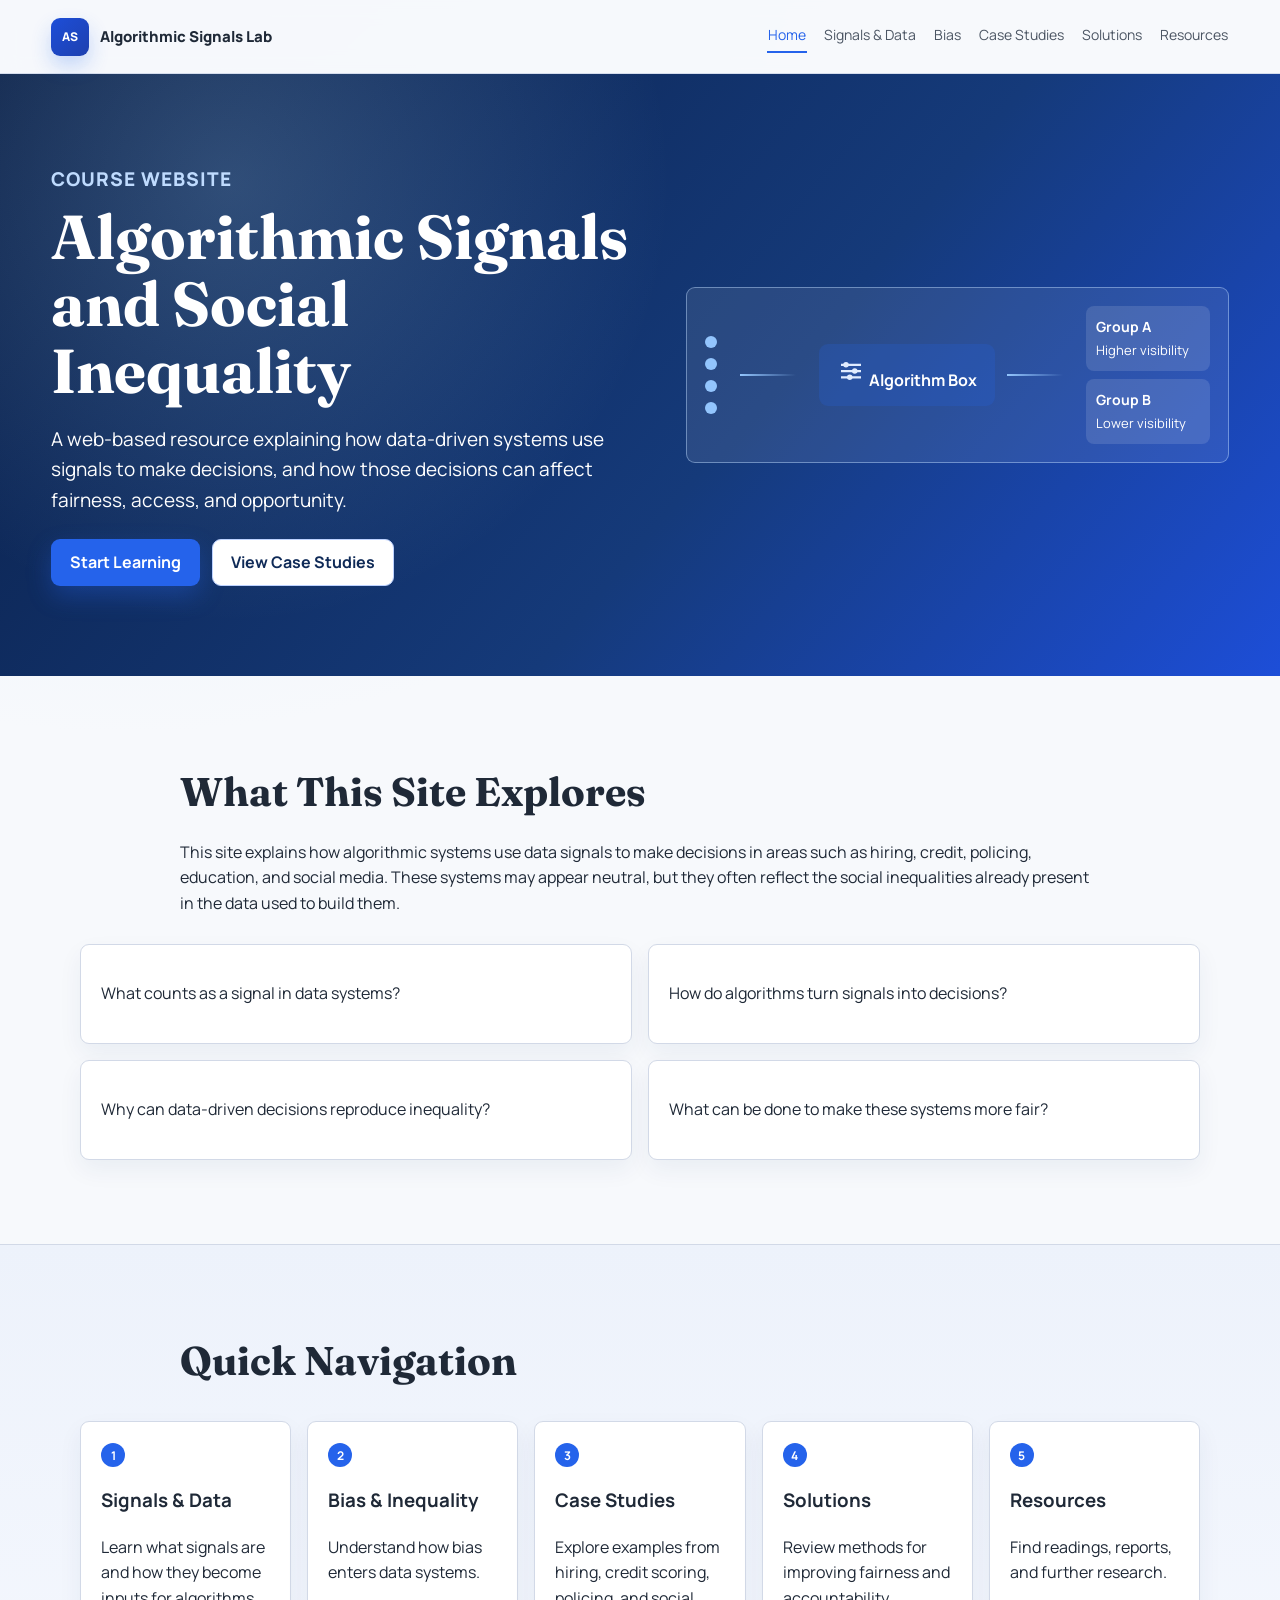
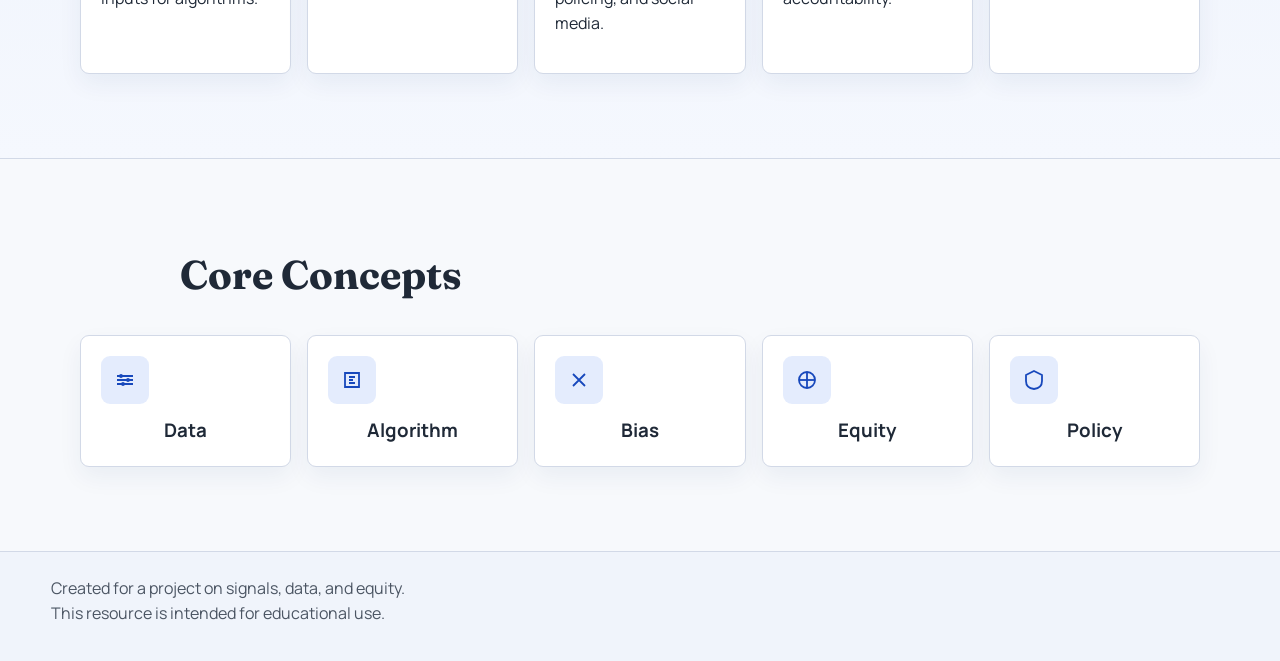
==== index.html @ 30d424cb "Build English multi-page algorithmic equity course website" ====
<!doctype html>
<html lang="en">
  <head>
    <meta charset="utf-8">
    <meta name="viewport" content="width=device-width, initial-scale=1">
    <title>Algorithmic Signals and Social Inequality: How Data Shapes Opportunity in the Digital Age</title>
    <meta
      name="description"
      content="A course resource on social media recommendation systems, signals, data, and equity."
    >
    <link rel="stylesheet" href="styles.css">
  </head>
  <body>
    <header class="site-header">
      <a class="brand" href="index.html" aria-label="Home">
        <span class="brand-mark">AS</span>
        <span class="brand-text">Algorithmic Signals Lab</span>
      </a>

      <button class="nav-toggle" type="button" aria-expanded="false" aria-controls="site-nav">
        <span class="sr-only">Open navigation</span>
        <span></span>
        <span></span>
        <span></span>
      </button>

      <nav id="site-nav" class="site-nav" aria-label="Main navigation">
        <a class="active" href="index.html">Home</a>
        <a href="signals.html">Signals &amp; Data</a>
        <a href="bias.html">Bias</a>
        <a href="case-studies.html">Case Studies</a>
        <a href="solutions.html">Solutions</a>
        <a href="resources.html">Resources</a>
      </nav>
    </header>

    <main>
      <section class="hero hero-home">
        <div class="hero-copy">
          <p class="eyebrow">Course Website</p>
          <h1>Algorithmic Signals and Social Inequality</h1>
          <p>
            A web-based resource explaining how data-driven systems use signals to make decisions, and how those decisions can affect fairness, access, and opportunity.
          </p>
          <div class="hero-actions">
            <a class="button button-primary" href="signals.html">Start Learning</a>
            <a class="button button-secondary" href="case-studies.html">View Case Studies</a>
          </div>
        </div>

        <div class="signal-graphic" aria-label="Data points flowing into an algorithm and generating different outcomes">
          <div class="signal-column">
            <span class="dot"></span>
            <span class="dot"></span>
            <span class="dot"></span>
            <span class="dot"></span>
          </div>
          <div class="flow-line"></div>
          <div class="algorithm-box">
            <svg viewBox="0 0 24 24" aria-hidden="true">
              <path d="M4 7h16M4 12h16M4 17h16"></path>
              <circle cx="8" cy="7" r="1.3"></circle>
              <circle cx="15" cy="12" r="1.3"></circle>
              <circle cx="11" cy="17" r="1.3"></circle>
            </svg>
            <strong>Algorithm Box</strong>
          </div>
          <div class="flow-line"></div>
          <div class="outcomes">
            <article>
              <h3>Group A</h3>
              <p>Higher visibility</p>
            </article>
            <article>
              <h3>Group B</h3>
              <p>Lower visibility</p>
            </article>
          </div>
        </div>
      </section>

      <section class="section">
        <div class="section-head">
          <h2>What This Site Explores</h2>
          <p>
            This site explains how algorithmic systems use data signals to make decisions in areas such as hiring, credit, policing, education, and social media. These systems may appear neutral, but they often reflect the social inequalities already present in the data used to build them.
          </p>
        </div>
        <div class="question-grid">
          <article class="card"><p>What counts as a signal in data systems?</p></article>
          <article class="card"><p>How do algorithms turn signals into decisions?</p></article>
          <article class="card"><p>Why can data-driven decisions reproduce inequality?</p></article>
          <article class="card"><p>What can be done to make these systems more fair?</p></article>
        </div>
      </section>

      <section class="section section-alt">
        <div class="section-head">
          <h2>Quick Navigation</h2>
        </div>
        <div class="quick-nav-grid quick-nav-five">
          <a class="card link-card" href="signals.html">
            <span class="step">1</span>
            <h3>Signals &amp; Data</h3>
            <p>Learn what signals are and how they become inputs for algorithms.</p>
          </a>
          <a class="card link-card" href="bias.html">
            <span class="step">2</span>
            <h3>Bias &amp; Inequality</h3>
            <p>Understand how bias enters data systems.</p>
          </a>
          <a class="card link-card" href="case-studies.html">
            <span class="step">3</span>
            <h3>Case Studies</h3>
            <p>Explore examples from hiring, credit scoring, policing, and social media.</p>
          </a>
          <a class="card link-card" href="solutions.html">
            <span class="step">4</span>
            <h3>Solutions</h3>
            <p>Review methods for improving fairness and accountability.</p>
          </a>
          <a class="card link-card" href="resources.html">
            <span class="step">5</span>
            <h3>Resources</h3>
            <p>Find readings, reports, and further research.</p>
          </a>
        </div>
      </section>

      <section class="section">
        <div class="section-head">
          <h2>Core Concepts</h2>
        </div>
        <div class="concept-icons">
          <article class="card concept-card">
            <div class="icon-wrap">
              <svg viewBox="0 0 24 24" aria-hidden="true">
                <path d="M4 8h16M4 12h16M4 16h16"></path>
                <circle cx="8" cy="8" r="1"></circle>
                <circle cx="15" cy="12" r="1"></circle>
                <circle cx="10" cy="16" r="1"></circle>
              </svg>
            </div>
            <h3>Data</h3>
          </article>
          <article class="card concept-card">
            <div class="icon-wrap">
              <svg viewBox="0 0 24 24" aria-hidden="true">
                <path d="M5 19h14V5H5z"></path>
                <path d="M9 9h6M9 12h4M9 15h6"></path>
              </svg>
            </div>
            <h3>Algorithm</h3>
          </article>
          <article class="card concept-card">
            <div class="icon-wrap">
              <svg viewBox="0 0 24 24" aria-hidden="true">
                <path d="M6 6l12 12M18 6L6 18"></path>
              </svg>
            </div>
            <h3>Bias</h3>
          </article>
          <article class="card concept-card">
            <div class="icon-wrap">
              <svg viewBox="0 0 24 24" aria-hidden="true">
                <path d="M4 12h16"></path>
                <path d="M12 4v16"></path>
                <circle cx="12" cy="12" r="8"></circle>
              </svg>
            </div>
            <h3>Equity</h3>
          </article>
          <article class="card concept-card">
            <div class="icon-wrap">
              <svg viewBox="0 0 24 24" aria-hidden="true">
                <path d="M12 3l8 4v6c0 5-3.5 7.5-8 8-4.5-.5-8-3-8-8V7z"></path>
              </svg>
            </div>
            <h3>Policy</h3>
          </article>
        </div>
      </section>
    </main>

    <footer class="site-footer">
      <p>Created for a project on signals, data, and equity.</p>
      <p>This resource is intended for educational use.</p>
    </footer>

    <script src="script.js"></script>
  </body>
</html>
---- styles.css ----
@import url("https://fonts.googleapis.com/css2?family=Manrope:wght@400;600;700;800&family=Fraunces:opsz,wght@9..144,600;9..144,700&display=swap");

:root {
  --bg: #f7f9fc;
  --text: #1f2937;
  --muted: #4b5563;
  --accent: #2563eb;
  --accent-deep: #1e40af;
  --warning: #f97316;
  --card-soft: #e5e7eb;
  --white: #ffffff;
  --line: #d2d9e7;
  --hero-dark: #0a1f47;
  --hero-mid: #153a7a;
  --hero-light: #1d4ed8;
}

* {
  box-sizing: border-box;
}

html {
  scroll-behavior: smooth;
}

body {
  margin: 0;
  background: radial-gradient(circle at 10% -10%, #dbeafe, transparent 35%), var(--bg);
  color: var(--text);
  font-family: Manrope, "Segoe UI", "Helvetica Neue", sans-serif;
  line-height: 1.6;
}

a {
  color: inherit;
  text-decoration: none;
}

h1,
h2,
h3,
p {
  overflow-wrap: anywhere;
}

.sr-only {
  position: absolute;
  width: 1px;
  height: 1px;
  padding: 0;
  margin: -1px;
  overflow: hidden;
  clip: rect(0, 0, 0, 0);
  white-space: nowrap;
  border: 0;
}

.site-header {
  position: sticky;
  top: 0;
  z-index: 100;
  display: flex;
  align-items: center;
  justify-content: space-between;
  min-height: 74px;
  padding: 0 4vw;
  border-bottom: 1px solid rgba(209, 218, 235, 0.9);
  backdrop-filter: blur(10px);
  background: rgba(247, 249, 252, 0.94);
}

.brand {
  display: inline-flex;
  align-items: center;
  gap: 11px;
  flex: 0 1 auto;
}

.brand-mark {
  display: grid;
  place-items: center;
  width: 38px;
  height: 38px;
  border-radius: 9px;
  color: var(--white);
  font-weight: 800;
  font-size: 12px;
  background: linear-gradient(135deg, var(--hero-light), var(--accent-deep));
  box-shadow: 0 10px 20px rgba(37, 99, 235, 0.24);
}

.brand-text {
  font-size: 15px;
  font-weight: 800;
}

.site-nav {
  display: flex;
  align-items: center;
  gap: 16px;
  font-size: 14px;
  flex-wrap: wrap;
  justify-content: flex-end;
}

.site-nav a {
  padding: 4px 1px;
  border-bottom: 2px solid transparent;
  color: var(--muted);
  transition: color 140ms ease, border-color 140ms ease;
}

.site-nav a:hover {
  color: var(--accent);
}

.site-nav a.active {
  color: var(--accent);
  border-color: var(--accent);
}

.nav-toggle {
  display: none;
  width: 44px;
  height: 44px;
  border: 1px solid var(--line);
  border-radius: 9px;
  background: var(--white);
}

.nav-toggle span:not(.sr-only) {
  display: block;
  width: 18px;
  height: 2px;
  margin: 4px auto;
  background: var(--text);
}

.hero {
  padding: clamp(42px, 7vw, 92px) 4vw;
}

.hero-home {
  display: grid;
  grid-template-columns: minmax(0, 1.05fr) minmax(320px, 0.95fr);
  gap: clamp(18px, 4vw, 34px);
  align-items: center;
  color: var(--white);
  background:
    radial-gradient(circle at 18% 18%, rgba(186, 230, 253, 0.2), transparent 38%),
    linear-gradient(130deg, var(--hero-dark), var(--hero-mid) 58%, var(--hero-light));
}

.hero-inner {
  color: var(--white);
  background:
    linear-gradient(130deg, #102c5a, #1d4f96),
    repeating-linear-gradient(45deg, rgba(255, 255, 255, 0.02) 0 8px, rgba(255, 255, 255, 0.03) 8px 16px);
}

.eyebrow {
  margin: 0 0 10px;
  color: #bfdbfe;
  letter-spacing: 0.05em;
  text-transform: uppercase;
  font-size: 12px;
  font-weight: 800;
}

.hero-copy h1 {
  margin: 0;
  font-family: Fraunces, Georgia, serif;
  font-size: clamp(34px, 5vw, 62px);
  line-height: 1.08;
}

.hero-copy p {
  max-width: 64ch;
  font-size: clamp(15px, 1.7vw, 19px);
}

.hero-actions {
  display: flex;
  flex-wrap: wrap;
  gap: 12px;
  margin-top: 24px;
}

.button {
  display: inline-flex;
  align-items: center;
  justify-content: center;
  min-height: 47px;
  padding: 0 18px;
  border-radius: 9px;
  border: 1px solid transparent;
  font-weight: 700;
  cursor: pointer;
  transition: transform 160ms ease, box-shadow 180ms ease, background-color 180ms ease;
}

.button:hover {
  transform: translateY(-2px);
}

.button-primary {
  color: var(--white);
  background: var(--accent);
  box-shadow: 0 10px 24px rgba(37, 99, 235, 0.32);
}

.button-primary:hover {
  background: #1f56d0;
}

.button-secondary {
  color: #0f2a57;
  background: var(--white);
  border-color: #bdd2ff;
}

.button-secondary.active-mode {
  color: var(--white);
  background: #1948b8;
  border-color: #1948b8;
}

.section {
  padding: clamp(46px, 7vw, 84px) 4vw;
}

.section-alt {
  border-top: 1px solid var(--line);
  border-bottom: 1px solid var(--line);
  background: linear-gradient(180deg, #edf2fb, #f5f8fe);
}

.section-head {
  max-width: 920px;
  margin: 0 auto 28px;
}

.section-head h2 {
  margin: 0 0 12px;
  font-family: Fraunces, Georgia, serif;
  font-size: clamp(25px, 3.5vw, 40px);
}

.question-grid,
.quick-nav-grid,
.signal-card-grid,
.bias-grid,
.concept-icons {
  display: grid;
  gap: 16px;
  max-width: 1120px;
  margin: 0 auto;
}

.question-grid {
  grid-template-columns: repeat(2, minmax(0, 1fr));
}

.quick-nav-grid {
  grid-template-columns: repeat(3, minmax(0, 1fr));
}

.quick-nav-five {
  grid-template-columns: repeat(5, minmax(0, 1fr));
}

.signal-card-grid {
  grid-template-columns: repeat(3, minmax(0, 1fr));
}

.bias-grid {
  grid-template-columns: repeat(2, minmax(0, 1fr));
}

.concept-icons {
  grid-template-columns: repeat(5, minmax(0, 1fr));
}

.card {
  padding: 20px;
  border-radius: 9px;
  border: 1px solid var(--line);
  background: var(--white);
  box-shadow: 0 10px 24px rgba(12, 43, 97, 0.06);
}

.link-card {
  display: block;
  transition: transform 180ms ease, border-color 180ms ease, box-shadow 180ms ease;
}

.link-card:hover {
  transform: translateY(-4px);
  border-color: #a7c1ff;
  box-shadow: 0 16px 26px rgba(15, 44, 99, 0.1);
}

.step {
  display: inline-grid;
  place-items: center;
  width: 24px;
  height: 24px;
  border-radius: 999px;
  background: var(--accent);
  color: var(--white);
  font-size: 12px;
  font-weight: 700;
}

.signal-graphic {
  display: grid;
  grid-template-columns: auto auto auto auto auto;
  gap: 12px;
  align-items: center;
  padding: 18px;
  border-radius: 9px;
  background: rgba(255, 255, 255, 0.09);
  border: 1px solid rgba(191, 219, 254, 0.45);
}

.signal-column {
  display: grid;
  gap: 10px;
}

.dot {
  width: 12px;
  height: 12px;
  border-radius: 50%;
  background: #93c5fd;
  animation: pulse 2s infinite ease-in-out;
}

.dot:nth-child(2) {
  animation-delay: 0.2s;
}

.dot:nth-child(3) {
  animation-delay: 0.4s;
}

.dot:nth-child(4) {
  animation-delay: 0.6s;
}

.flow-line {
  width: 56px;
  height: 2px;
  background: linear-gradient(to right, #93c5fd, transparent);
}

.algorithm-box {
  padding: 12px;
  border-radius: 9px;
  background: rgba(37, 99, 235, 0.2);
  text-align: center;
}

.algorithm-box svg {
  width: 30px;
  height: 30px;
  fill: none;
  stroke: #e0ecff;
  stroke-width: 1.8;
}

.outcomes {
  display: grid;
  gap: 8px;
}

.outcomes article {
  padding: 10px;
  border-radius: 8px;
  background: rgba(255, 255, 255, 0.12);
}

.outcomes h3 {
  margin: 0 0 2px;
  font-size: 14px;
}

.outcomes p {
  margin: 0;
  font-size: 13px;
}

.icon-wrap {
  width: 48px;
  height: 48px;
  display: grid;
  place-items: center;
  border-radius: 9px;
  background: rgba(37, 99, 235, 0.12);
}

.icon-wrap svg {
  width: 24px;
  height: 24px;
  fill: none;
  stroke: #1748bc;
  stroke-width: 1.8;
}

.concept-card {
  text-align: center;
}

.concept-card h3 {
  margin: 12px 0 0;
}

.signal-card h3 {
  margin: 0 0 8px;
  font-size: 18px;
}

.signal-card p {
  margin: 8px 0;
}

.narrative {
  max-width: 920px;
  margin: 0 auto;
}

.narrative p {
  margin: 0 0 12px;
}

.small-note {
  color: var(--muted);
  font-size: 14px;
}

.case-stack {
  max-width: 980px;
  margin: 0 auto;
  display: grid;
  gap: 12px;
}

.case-box {
  border: 1px solid var(--line);
  border-radius: 9px;
  background: var(--white);
  overflow: hidden;
}

.case-box summary {
  cursor: pointer;
  list-style: none;
  padding: 16px;
  font-weight: 800;
  background: #f1f6ff;
}

.case-box summary::-webkit-details-marker {
  display: none;
}

.case-content {
  padding: 16px;
}

.timeline-list {
  max-width: 920px;
  margin: 0 auto;
  display: grid;
  gap: 16px;
}

.timeline-item {
  position: relative;
  padding: 18px 20px 18px 28px;
  border-radius: 9px;
  border: 1px solid var(--line);
  background: var(--white);
}

.timeline-item::before {
  content: "";
  position: absolute;
  left: 0;
  top: 0;
  bottom: 0;
  width: 6px;
  border-top-left-radius: 9px;
  border-bottom-left-radius: 9px;
  background: linear-gradient(var(--accent), #60a5fa);
}

.timeline-item h3 {
  margin: 0 0 8px;
}

.timeline-item ul {
  margin: 0;
  padding-left: 18px;
}

.flow-checklist {
  max-width: 580px;
  margin: 0 auto;
  display: grid;
  justify-items: center;
  gap: 9px;
  text-align: center;
}

.flow-checklist div {
  width: 100%;
  padding: 12px;
  border-radius: 9px;
  border: 1px solid #bed0f7;
  background: var(--white);
  font-weight: 800;
}

.flow-checklist span {
  color: var(--warning);
  font-size: 23px;
  line-height: 1;
}

.table-wrap {
  max-width: 100%;
  overflow-x: auto;
  border: 1px solid var(--line);
  border-radius: 9px;
  background: var(--white);
}

table {
  width: 100%;
  min-width: 640px;
  border-collapse: collapse;
}

th,
td {
  padding: 12px;
  border-bottom: 1px solid #e7edf9;
  text-align: left;
}

th {
  background: #f3f7ff;
}

.interactive-panel {
  margin-top: 16px;
  padding: 18px;
  border: 1px solid var(--line);
  border-radius: 9px;
  background: var(--white);
}

.score-output {
  margin: 12px 0;
  color: #1844b1;
  font-weight: 800;
}

.reflection {
  margin-top: 12px;
}

.lab-grid {
  max-width: 1120px;
  margin: 0 auto;
  display: grid;
  grid-template-columns: minmax(280px, 0.82fr) minmax(460px, 1.18fr);
  gap: 16px;
}

.range-label {
  display: flex;
  justify-content: space-between;
  margin-top: 10px;
  font-weight: 800;
}

input[type="range"] {
  width: 100%;
}

.mode-row {
  margin-top: 14px;
  display: flex;
  flex-wrap: wrap;
  gap: 8px;
}

.resource-list {
  max-width: 980px;
  margin: 0 auto;
  display: grid;
  gap: 14px;
}

.resource-card {
  display: grid;
  gap: 8px;
}

.resource-card a {
  width: fit-content;
  color: #1b4ec7;
  font-weight: 700;
}

.site-footer {
  padding: 24px 4vw 34px;
  border-top: 1px solid var(--line);
  color: var(--muted);
  background: #f0f4fb;
}

.site-footer p {
  margin: 0;
}

@keyframes pulse {
  0%,
  100% {
    opacity: 0.45;
    transform: scale(0.9);
  }
  50% {
    opacity: 1;
    transform: scale(1.08);
  }
}

@media (max-width: 1100px) {
  .quick-nav-five {
    grid-template-columns: repeat(3, minmax(0, 1fr));
  }

  .concept-icons {
    grid-template-columns: repeat(3, minmax(0, 1fr));
  }
}

@media (max-width: 920px) {
  .hero-home {
    grid-template-columns: 1fr;
  }

  .question-grid,
  .quick-nav-grid,
  .signal-card-grid,
  .bias-grid,
  .concept-icons {
    grid-template-columns: repeat(2, minmax(0, 1fr));
  }

  .lab-grid {
    grid-template-columns: 1fr;
  }
}

@media (max-width: 860px) {
  .nav-toggle {
    display: block;
  }

  .site-nav {
    position: absolute;
    top: 74px;
    left: 4vw;
    right: 4vw;
    display: none;
    flex-direction: column;
    align-items: flex-start;
    padding: 14px;
    background: var(--white);
    border: 1px solid var(--line);
    border-radius: 9px;
    box-shadow: 0 18px 28px rgba(17, 40, 83, 0.12);
  }

  .site-nav.is-open {
    display: flex;
  }
}

@media (max-width: 640px) {
  .question-grid,
  .quick-nav-grid,
  .signal-card-grid,
  .bias-grid,
  .concept-icons {
    grid-template-columns: 1fr;
  }

  .quick-nav-five {
    grid-template-columns: 1fr;
  }

  .signal-graphic {
    grid-template-columns: 1fr;
    justify-items: center;
    text-align: center;
  }

  .flow-line {
    width: 2px;
    height: 30px;
    background: linear-gradient(to bottom, #93c5fd, transparent);
  }
}
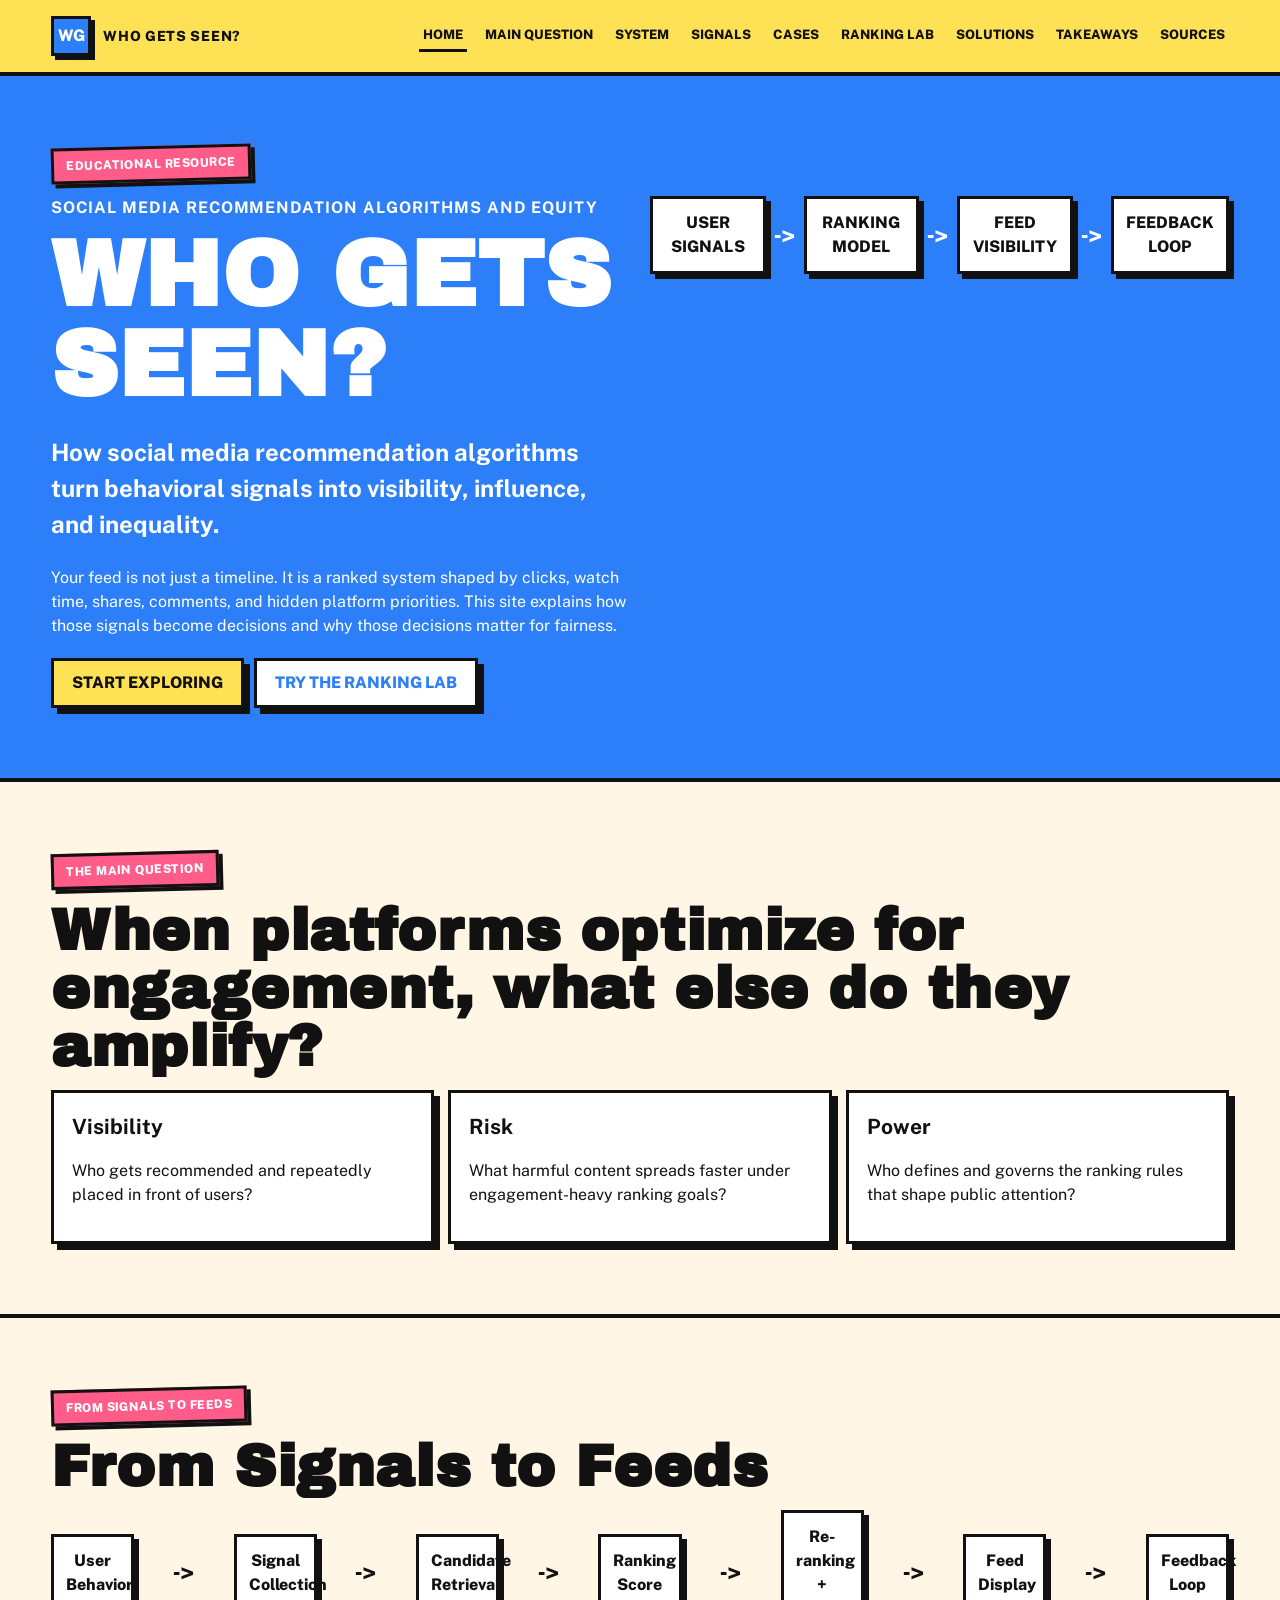
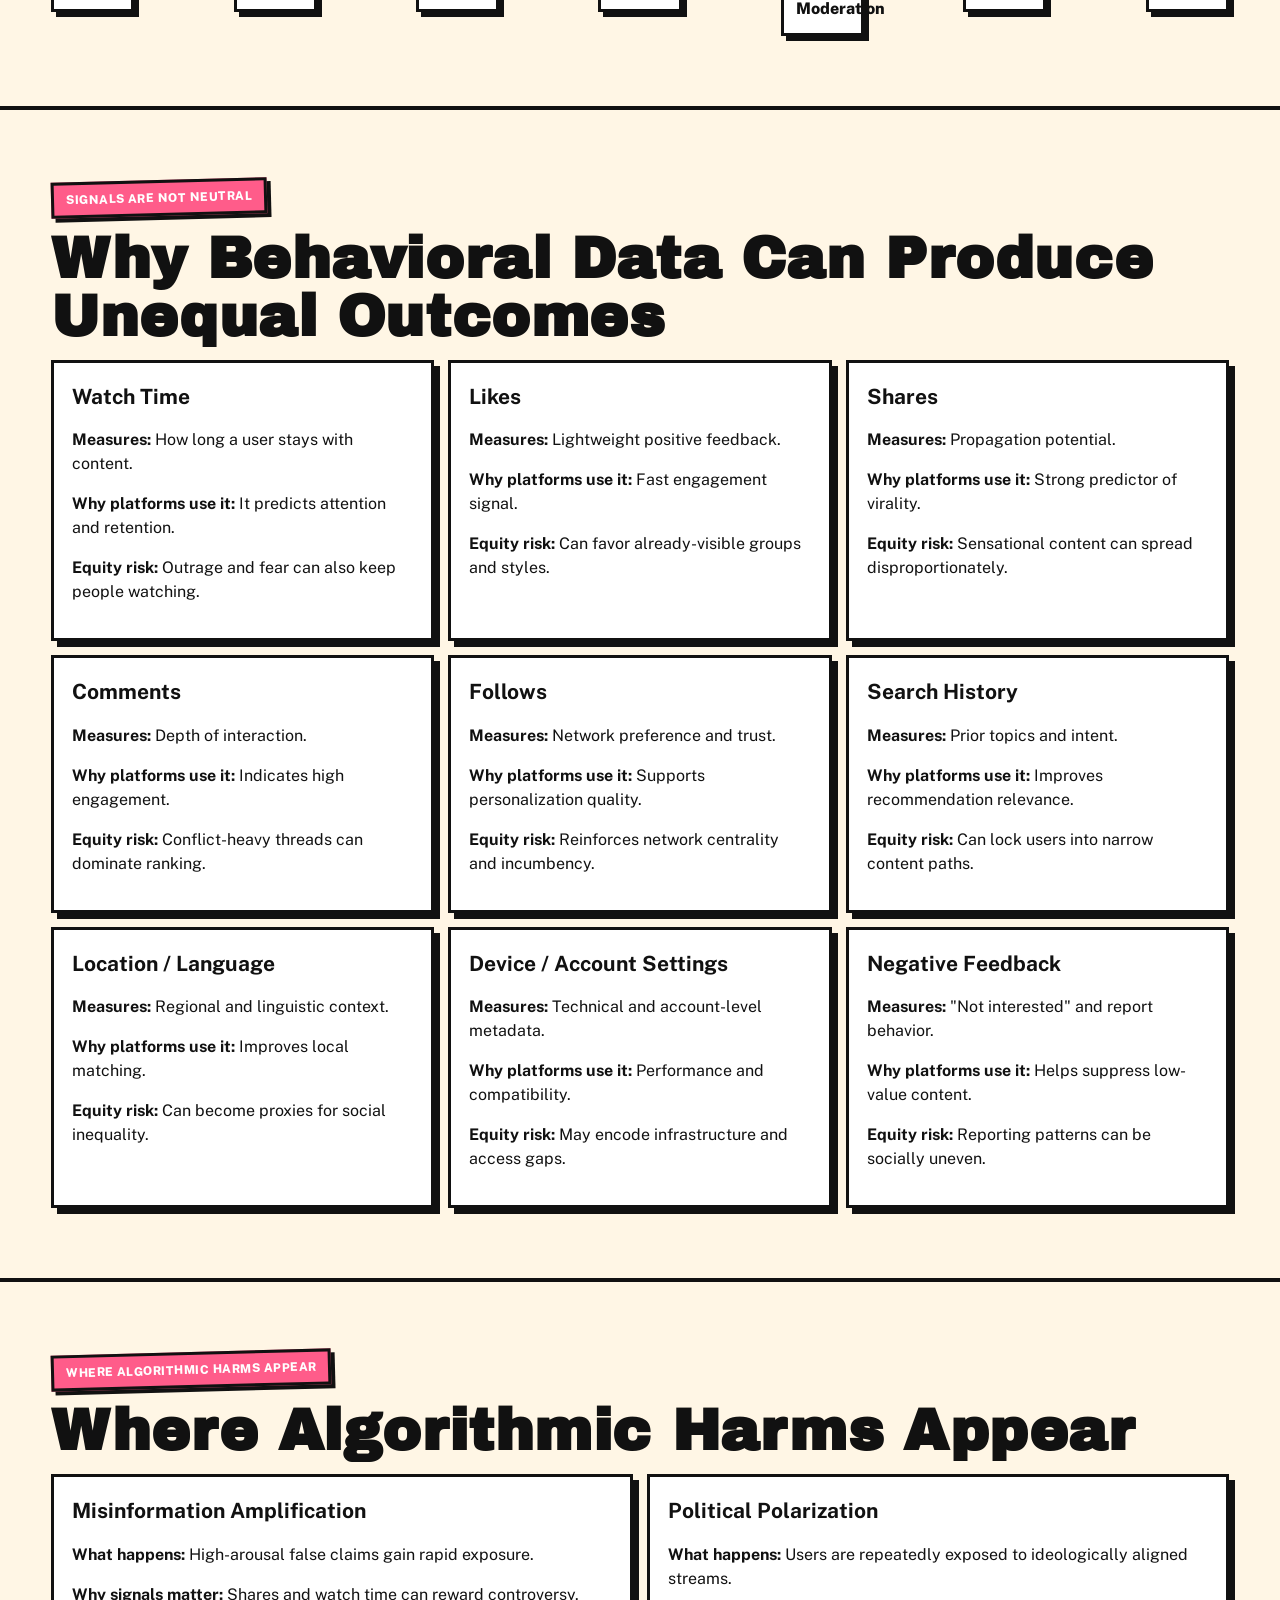
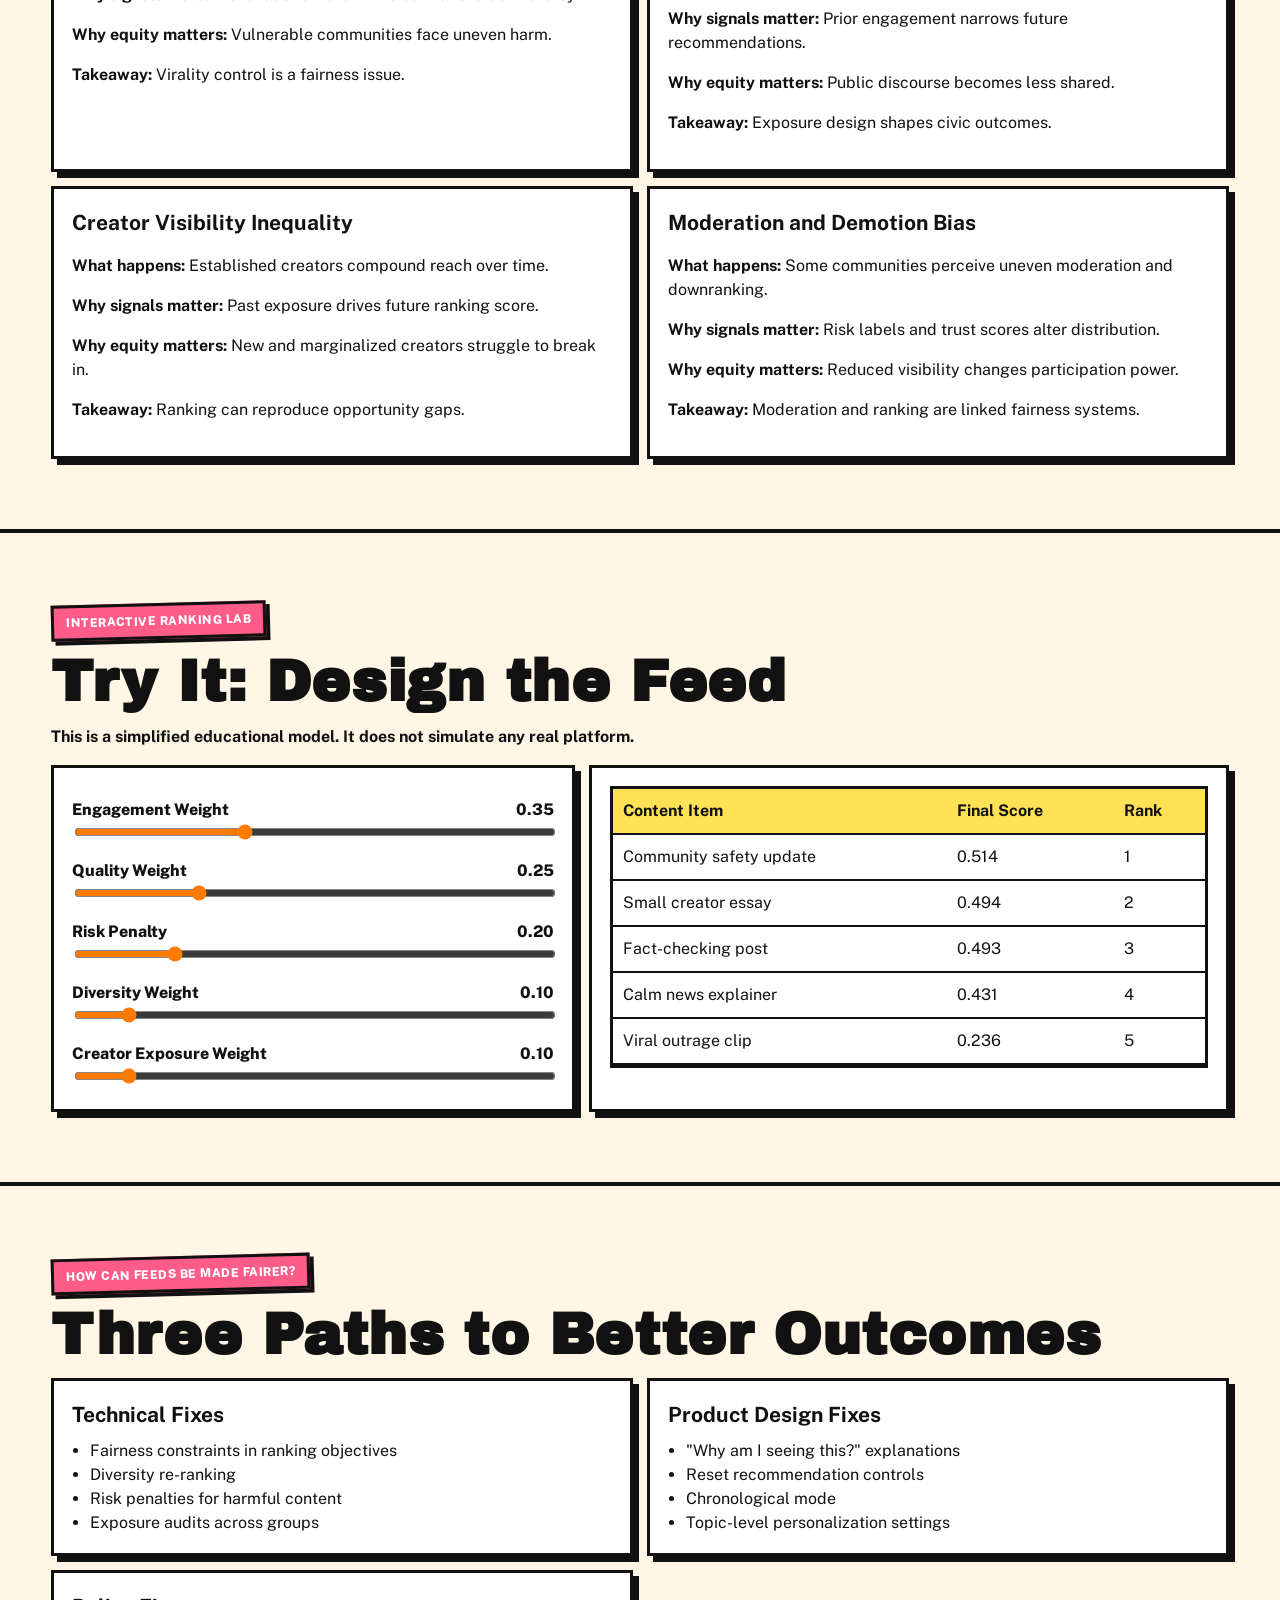
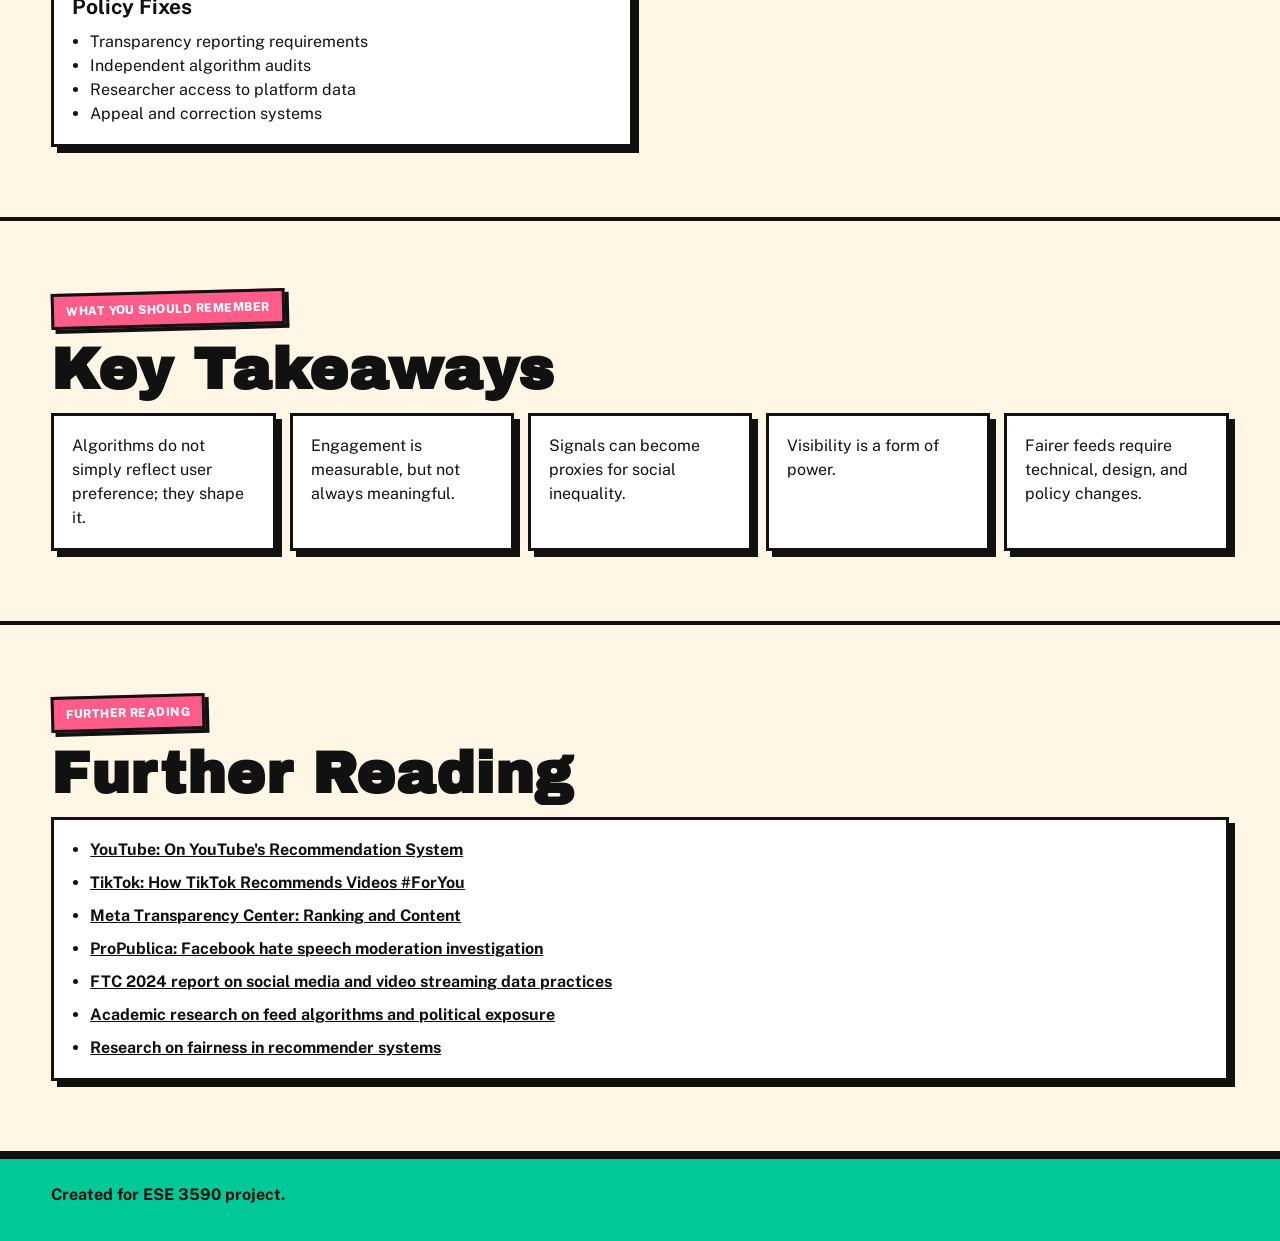
==== commit 2cb98ca2: "Redesign site in neo-brutalism and update footer text" ====
--- a/index.html
+++ b/index.html
@@ -3,18 +3,20 @@
   <head>
     <meta charset="utf-8">
     <meta name="viewport" content="width=device-width, initial-scale=1">
-    <title>Algorithmic Signals and Social Inequality: How Data Shapes Opportunity in the Digital Age</title>
+    <title>Who Gets Seen? | Social Media Algorithms, Visibility, and Equity</title>
     <meta
       name="description"
-      content="A course resource on social media recommendation systems, signals, data, and equity."
+      content="Educational website about how social media recommendation algorithms shape visibility, fairness, and public discourse."
     >
     <link rel="stylesheet" href="styles.css">
   </head>
-  <body>
+  <body id="home">
+    <a class="skip-link" href="#main-content">Skip to main content</a>
+
     <header class="site-header">
-      <a class="brand" href="index.html" aria-label="Home">
-        <span class="brand-mark">AS</span>
-        <span class="brand-text">Algorithmic Signals Lab</span>
+      <a class="brand" href="#home" aria-label="Back to top">
+        <span class="brand-mark">WG</span>
+        <span class="brand-text">WHO GETS SEEN?</span>
       </a>
 
       <button class="nav-toggle" type="button" aria-expanded="false" aria-controls="site-nav">
@@ -25,166 +27,291 @@
       </button>
 
       <nav id="site-nav" class="site-nav" aria-label="Main navigation">
-        <a class="active" href="index.html">Home</a>
-        <a href="signals.html">Signals &amp; Data</a>
-        <a href="bias.html">Bias</a>
-        <a href="case-studies.html">Case Studies</a>
-        <a href="solutions.html">Solutions</a>
-        <a href="resources.html">Resources</a>
+        <a class="active" href="#home">Home</a>
+        <a href="#question">Main Question</a>
+        <a href="#system">System</a>
+        <a href="#signals">Signals</a>
+        <a href="#cases">Cases</a>
+        <a href="#lab">Ranking Lab</a>
+        <a href="#solutions">Solutions</a>
+        <a href="#takeaways">Takeaways</a>
+        <a href="#sources">Sources</a>
       </nav>
     </header>
 
-    <main>
-      <section class="hero hero-home">
-        <div class="hero-copy">
-          <p class="eyebrow">Course Website</p>
-          <h1>Algorithmic Signals and Social Inequality</h1>
-          <p>
-            A web-based resource explaining how data-driven systems use signals to make decisions, and how those decisions can affect fairness, access, and opportunity.
-          </p>
-          <div class="hero-actions">
-            <a class="button button-primary" href="signals.html">Start Learning</a>
-            <a class="button button-secondary" href="case-studies.html">View Case Studies</a>
+    <main id="main-content">
+      <section class="hero section-shell">
+        <span class="sticker">Educational Resource</span>
+        <div class="hero-grid">
+          <div class="hero-copy">
+            <p class="kicker">Social Media Recommendation Algorithms and Equity</p>
+            <h1>WHO GETS SEEN?</h1>
+            <p class="subtitle">
+              How social media recommendation algorithms turn behavioral signals into visibility, influence, and inequality.
+            </p>
+            <p>
+              Your feed is not just a timeline. It is a ranked system shaped by clicks, watch time, shares, comments, and hidden platform priorities. This site explains how those signals become decisions and why those decisions matter for fairness.
+            </p>
+            <div class="hero-actions">
+              <a class="neo-button neo-button-yellow" href="#question">Start Exploring</a>
+              <a class="neo-button neo-button-blue" href="#lab">Try the Ranking Lab</a>
+            </div>
           </div>
-        </div>
-
-        <div class="signal-graphic" aria-label="Data points flowing into an algorithm and generating different outcomes">
-          <div class="signal-column">
-            <span class="dot"></span>
-            <span class="dot"></span>
-            <span class="dot"></span>
-            <span class="dot"></span>
+
+          <div class="machine-diagram" role="img" aria-label="User Signals to Ranking Model to Feed Visibility to Feedback Loop">
+            <div class="machine-node">USER SIGNALS</div>
+            <div class="machine-arrow">-&gt;</div>
+            <div class="machine-node">RANKING MODEL</div>
+            <div class="machine-arrow">-&gt;</div>
+            <div class="machine-node">FEED VISIBILITY</div>
+            <div class="machine-arrow">-&gt;</div>
+            <div class="machine-node">FEEDBACK LOOP</div>
           </div>
-          <div class="flow-line"></div>
-          <div class="algorithm-box">
-            <svg viewBox="0 0 24 24" aria-hidden="true">
-              <path d="M4 7h16M4 12h16M4 17h16"></path>
-              <circle cx="8" cy="7" r="1.3"></circle>
-              <circle cx="15" cy="12" r="1.3"></circle>
-              <circle cx="11" cy="17" r="1.3"></circle>
-            </svg>
-            <strong>Algorithm Box</strong>
+        </div>
+      </section>
+
+      <section id="question" class="section-shell section-block">
+        <span class="sticker">The Main Question</span>
+        <h2>When platforms optimize for engagement, what else do they amplify?</h2>
+        <div class="question-grid">
+          <article class="neo-card">
+            <h3>Visibility</h3>
+            <p>Who gets recommended and repeatedly placed in front of users?</p>
+          </article>
+          <article class="neo-card">
+            <h3>Risk</h3>
+            <p>What harmful content spreads faster under engagement-heavy ranking goals?</p>
+          </article>
+          <article class="neo-card">
+            <h3>Power</h3>
+            <p>Who defines and governs the ranking rules that shape public attention?</p>
+          </article>
+        </div>
+      </section>
+
+      <section id="system" class="section-shell section-block">
+        <span class="sticker">From Signals to Feeds</span>
+        <h2>From Signals to Feeds</h2>
+        <div class="pipeline">
+          <div class="pipeline-node">User Behavior</div>
+          <div class="pipeline-arrow">-&gt;</div>
+          <div class="pipeline-node">Signal Collection</div>
+          <div class="pipeline-arrow">-&gt;</div>
+          <div class="pipeline-node">Candidate Retrieval</div>
+          <div class="pipeline-arrow">-&gt;</div>
+          <div class="pipeline-node">Ranking Score</div>
+          <div class="pipeline-arrow">-&gt;</div>
+          <div class="pipeline-node">Re-ranking + Moderation</div>
+          <div class="pipeline-arrow">-&gt;</div>
+          <div class="pipeline-node">Feed Display</div>
+          <div class="pipeline-arrow">-&gt;</div>
+          <div class="pipeline-node">Feedback Loop</div>
+        </div>
+      </section>
+
+      <section id="signals" class="section-shell section-block">
+        <span class="sticker">Signals Are Not Neutral</span>
+        <h2>Why Behavioral Data Can Produce Unequal Outcomes</h2>
+        <div class="signals-grid">
+          <article class="neo-card">
+            <h3>Watch Time</h3>
+            <p><strong>Measures:</strong> How long a user stays with content.</p>
+            <p><strong>Why platforms use it:</strong> It predicts attention and retention.</p>
+            <p><strong>Equity risk:</strong> Outrage and fear can also keep people watching.</p>
+          </article>
+          <article class="neo-card">
+            <h3>Likes</h3>
+            <p><strong>Measures:</strong> Lightweight positive feedback.</p>
+            <p><strong>Why platforms use it:</strong> Fast engagement signal.</p>
+            <p><strong>Equity risk:</strong> Can favor already-visible groups and styles.</p>
+          </article>
+          <article class="neo-card">
+            <h3>Shares</h3>
+            <p><strong>Measures:</strong> Propagation potential.</p>
+            <p><strong>Why platforms use it:</strong> Strong predictor of virality.</p>
+            <p><strong>Equity risk:</strong> Sensational content can spread disproportionately.</p>
+          </article>
+          <article class="neo-card">
+            <h3>Comments</h3>
+            <p><strong>Measures:</strong> Depth of interaction.</p>
+            <p><strong>Why platforms use it:</strong> Indicates high engagement.</p>
+            <p><strong>Equity risk:</strong> Conflict-heavy threads can dominate ranking.</p>
+          </article>
+          <article class="neo-card">
+            <h3>Follows</h3>
+            <p><strong>Measures:</strong> Network preference and trust.</p>
+            <p><strong>Why platforms use it:</strong> Supports personalization quality.</p>
+            <p><strong>Equity risk:</strong> Reinforces network centrality and incumbency.</p>
+          </article>
+          <article class="neo-card">
+            <h3>Search History</h3>
+            <p><strong>Measures:</strong> Prior topics and intent.</p>
+            <p><strong>Why platforms use it:</strong> Improves recommendation relevance.</p>
+            <p><strong>Equity risk:</strong> Can lock users into narrow content paths.</p>
+          </article>
+          <article class="neo-card">
+            <h3>Location / Language</h3>
+            <p><strong>Measures:</strong> Regional and linguistic context.</p>
+            <p><strong>Why platforms use it:</strong> Improves local matching.</p>
+            <p><strong>Equity risk:</strong> Can become proxies for social inequality.</p>
+          </article>
+          <article class="neo-card">
+            <h3>Device / Account Settings</h3>
+            <p><strong>Measures:</strong> Technical and account-level metadata.</p>
+            <p><strong>Why platforms use it:</strong> Performance and compatibility.</p>
+            <p><strong>Equity risk:</strong> May encode infrastructure and access gaps.</p>
+          </article>
+          <article class="neo-card">
+            <h3>Negative Feedback</h3>
+            <p><strong>Measures:</strong> "Not interested" and report behavior.</p>
+            <p><strong>Why platforms use it:</strong> Helps suppress low-value content.</p>
+            <p><strong>Equity risk:</strong> Reporting patterns can be socially uneven.</p>
+          </article>
+        </div>
+      </section>
+
+      <section id="cases" class="section-shell section-block">
+        <span class="sticker">Where Algorithmic Harms Appear</span>
+        <h2>Where Algorithmic Harms Appear</h2>
+        <div class="case-grid">
+          <article class="neo-card">
+            <h3>Misinformation Amplification</h3>
+            <p><strong>What happens:</strong> High-arousal false claims gain rapid exposure.</p>
+            <p><strong>Why signals matter:</strong> Shares and watch time can reward controversy.</p>
+            <p><strong>Why equity matters:</strong> Vulnerable communities face uneven harm.</p>
+            <p><strong>Takeaway:</strong> Virality control is a fairness issue.</p>
+          </article>
+          <article class="neo-card">
+            <h3>Political Polarization</h3>
+            <p><strong>What happens:</strong> Users are repeatedly exposed to ideologically aligned streams.</p>
+            <p><strong>Why signals matter:</strong> Prior engagement narrows future recommendations.</p>
+            <p><strong>Why equity matters:</strong> Public discourse becomes less shared.</p>
+            <p><strong>Takeaway:</strong> Exposure design shapes civic outcomes.</p>
+          </article>
+          <article class="neo-card">
+            <h3>Creator Visibility Inequality</h3>
+            <p><strong>What happens:</strong> Established creators compound reach over time.</p>
+            <p><strong>Why signals matter:</strong> Past exposure drives future ranking score.</p>
+            <p><strong>Why equity matters:</strong> New and marginalized creators struggle to break in.</p>
+            <p><strong>Takeaway:</strong> Ranking can reproduce opportunity gaps.</p>
+          </article>
+          <article class="neo-card">
+            <h3>Moderation and Demotion Bias</h3>
+            <p><strong>What happens:</strong> Some communities perceive uneven moderation and downranking.</p>
+            <p><strong>Why signals matter:</strong> Risk labels and trust scores alter distribution.</p>
+            <p><strong>Why equity matters:</strong> Reduced visibility changes participation power.</p>
+            <p><strong>Takeaway:</strong> Moderation and ranking are linked fairness systems.</p>
+          </article>
+        </div>
+      </section>
+
+      <section id="lab" class="section-shell section-block">
+        <span class="sticker">Interactive Ranking Lab</span>
+        <h2>Try It: Design the Feed</h2>
+        <p class="lab-note">
+          This is a simplified educational model. It does not simulate any real platform.
+        </p>
+
+        <div class="lab-grid">
+          <div class="neo-card controls-card">
+            <label for="w-engagement">Engagement Weight <span id="v-engagement">0.35</span></label>
+            <input id="w-engagement" type="range" min="0" max="1" step="0.01" value="0.35">
+
+            <label for="w-quality">Quality Weight <span id="v-quality">0.25</span></label>
+            <input id="w-quality" type="range" min="0" max="1" step="0.01" value="0.25">
+
+            <label for="w-risk">Risk Penalty <span id="v-risk">0.20</span></label>
+            <input id="w-risk" type="range" min="0" max="1" step="0.01" value="0.20">
+
+            <label for="w-diversity">Diversity Weight <span id="v-diversity">0.10</span></label>
+            <input id="w-diversity" type="range" min="0" max="1" step="0.01" value="0.10">
+
+            <label for="w-creator">Creator Exposure Weight <span id="v-creator">0.10</span></label>
+            <input id="w-creator" type="range" min="0" max="1" step="0.01" value="0.10">
           </div>
-          <div class="flow-line"></div>
-          <div class="outcomes">
-            <article>
-              <h3>Group A</h3>
-              <p>Higher visibility</p>
-            </article>
-            <article>
-              <h3>Group B</h3>
-              <p>Lower visibility</p>
-            </article>
+
+          <div class="neo-card results-card">
+            <div class="table-wrap">
+              <table>
+                <thead>
+                  <tr>
+                    <th>Content Item</th>
+                    <th>Final Score</th>
+                    <th>Rank</th>
+                  </tr>
+                </thead>
+                <tbody id="ranking-body"></tbody>
+              </table>
+            </div>
           </div>
         </div>
       </section>
 
-      <section class="section">
-        <div class="section-head">
-          <h2>What This Site Explores</h2>
-          <p>
-            This site explains how algorithmic systems use data signals to make decisions in areas such as hiring, credit, policing, education, and social media. These systems may appear neutral, but they often reflect the social inequalities already present in the data used to build them.
-          </p>
-        </div>
-        <div class="question-grid">
-          <article class="card"><p>What counts as a signal in data systems?</p></article>
-          <article class="card"><p>How do algorithms turn signals into decisions?</p></article>
-          <article class="card"><p>Why can data-driven decisions reproduce inequality?</p></article>
-          <article class="card"><p>What can be done to make these systems more fair?</p></article>
-        </div>
-      </section>
-
-      <section class="section section-alt">
-        <div class="section-head">
-          <h2>Quick Navigation</h2>
-        </div>
-        <div class="quick-nav-grid quick-nav-five">
-          <a class="card link-card" href="signals.html">
-            <span class="step">1</span>
-            <h3>Signals &amp; Data</h3>
-            <p>Learn what signals are and how they become inputs for algorithms.</p>
-          </a>
-          <a class="card link-card" href="bias.html">
-            <span class="step">2</span>
-            <h3>Bias &amp; Inequality</h3>
-            <p>Understand how bias enters data systems.</p>
-          </a>
-          <a class="card link-card" href="case-studies.html">
-            <span class="step">3</span>
-            <h3>Case Studies</h3>
-            <p>Explore examples from hiring, credit scoring, policing, and social media.</p>
-          </a>
-          <a class="card link-card" href="solutions.html">
-            <span class="step">4</span>
-            <h3>Solutions</h3>
-            <p>Review methods for improving fairness and accountability.</p>
-          </a>
-          <a class="card link-card" href="resources.html">
-            <span class="step">5</span>
-            <h3>Resources</h3>
-            <p>Find readings, reports, and further research.</p>
-          </a>
-        </div>
-      </section>
-
-      <section class="section">
-        <div class="section-head">
-          <h2>Core Concepts</h2>
-        </div>
-        <div class="concept-icons">
-          <article class="card concept-card">
-            <div class="icon-wrap">
-              <svg viewBox="0 0 24 24" aria-hidden="true">
-                <path d="M4 8h16M4 12h16M4 16h16"></path>
-                <circle cx="8" cy="8" r="1"></circle>
-                <circle cx="15" cy="12" r="1"></circle>
-                <circle cx="10" cy="16" r="1"></circle>
-              </svg>
-            </div>
-            <h3>Data</h3>
-          </article>
-          <article class="card concept-card">
-            <div class="icon-wrap">
-              <svg viewBox="0 0 24 24" aria-hidden="true">
-                <path d="M5 19h14V5H5z"></path>
-                <path d="M9 9h6M9 12h4M9 15h6"></path>
-              </svg>
-            </div>
-            <h3>Algorithm</h3>
-          </article>
-          <article class="card concept-card">
-            <div class="icon-wrap">
-              <svg viewBox="0 0 24 24" aria-hidden="true">
-                <path d="M6 6l12 12M18 6L6 18"></path>
-              </svg>
-            </div>
-            <h3>Bias</h3>
-          </article>
-          <article class="card concept-card">
-            <div class="icon-wrap">
-              <svg viewBox="0 0 24 24" aria-hidden="true">
-                <path d="M4 12h16"></path>
-                <path d="M12 4v16"></path>
-                <circle cx="12" cy="12" r="8"></circle>
-              </svg>
-            </div>
-            <h3>Equity</h3>
-          </article>
-          <article class="card concept-card">
-            <div class="icon-wrap">
-              <svg viewBox="0 0 24 24" aria-hidden="true">
-                <path d="M12 3l8 4v6c0 5-3.5 7.5-8 8-4.5-.5-8-3-8-8V7z"></path>
-              </svg>
-            </div>
-            <h3>Policy</h3>
-          </article>
+      <section id="solutions" class="section-shell section-block">
+        <span class="sticker">How Can Feeds Be Made Fairer?</span>
+        <h2>Three Paths to Better Outcomes</h2>
+        <div class="solutions-grid">
+          <article class="neo-card">
+            <h3>Technical Fixes</h3>
+            <ul>
+              <li>Fairness constraints in ranking objectives</li>
+              <li>Diversity re-ranking</li>
+              <li>Risk penalties for harmful content</li>
+              <li>Exposure audits across groups</li>
+            </ul>
+          </article>
+          <article class="neo-card">
+            <h3>Product Design Fixes</h3>
+            <ul>
+              <li>"Why am I seeing this?" explanations</li>
+              <li>Reset recommendation controls</li>
+              <li>Chronological mode</li>
+              <li>Topic-level personalization settings</li>
+            </ul>
+          </article>
+          <article class="neo-card">
+            <h3>Policy Fixes</h3>
+            <ul>
+              <li>Transparency reporting requirements</li>
+              <li>Independent algorithm audits</li>
+              <li>Researcher access to platform data</li>
+              <li>Appeal and correction systems</li>
+            </ul>
+          </article>
+        </div>
+      </section>
+
+      <section id="takeaways" class="section-shell section-block">
+        <span class="sticker">What You Should Remember</span>
+        <h2>Key Takeaways</h2>
+        <div class="takeaway-grid">
+          <article class="neo-card">Algorithms do not simply reflect user preference; they shape it.</article>
+          <article class="neo-card">Engagement is measurable, but not always meaningful.</article>
+          <article class="neo-card">Signals can become proxies for social inequality.</article>
+          <article class="neo-card">Visibility is a form of power.</article>
+          <article class="neo-card">Fairer feeds require technical, design, and policy changes.</article>
+        </div>
+      </section>
+
+      <section id="sources" class="section-shell section-block">
+        <span class="sticker">Further Reading</span>
+        <h2>Further Reading</h2>
+        <div class="neo-card source-card">
+          <ul>
+            <li><a href="https://blog.youtube/inside-youtube/on-youtubes-recommendation-system/" target="_blank" rel="noreferrer">YouTube: On YouTube's Recommendation System</a></li>
+            <li><a href="https://newsroom.tiktok.com/en-us/how-tiktok-recommends-videos-for-you" target="_blank" rel="noreferrer">TikTok: How TikTok Recommends Videos #ForYou</a></li>
+            <li><a href="https://transparency.meta.com/features/ranking-and-content/" target="_blank" rel="noreferrer">Meta Transparency Center: Ranking and Content</a></li>
+            <li><a href="https://www.propublica.org/article/facebook-hate-speech-censorship-internal-documents-algorithms" target="_blank" rel="noreferrer">ProPublica: Facebook hate speech moderation investigation</a></li>
+            <li><a href="https://www.ftc.gov/system/files/ftc_gov/pdf/Social-Media-6b-Report-9-11-2024.pdf" target="_blank" rel="noreferrer">FTC 2024 report on social media and video streaming data practices</a></li>
+            <li><a href="https://collaborate.princeton.edu/en/publications/asymmetric-ideological-segregation-in-exposure-to-political-news-/" target="_blank" rel="noreferrer">Academic research on feed algorithms and political exposure</a></li>
+            <li><a href="https://arxiv.org/pdf/2206.03761" target="_blank" rel="noreferrer">Research on fairness in recommender systems</a></li>
+          </ul>
         </div>
       </section>
     </main>
 
     <footer class="site-footer">
-      <p>Created for a project on signals, data, and equity.</p>
-      <p>This resource is intended for educational use.</p>
+      <p>Created for ESE 3590 project.</p>
     </footer>
 
     <script src="script.js"></script>
--- a/styles.css
+++ b/styles.css
@@ -1,18 +1,16 @@
-@import url("https://fonts.googleapis.com/css2?family=Manrope:wght@400;600;700;800&family=Fraunces:opsz,wght@9..144,600;9..144,700&display=swap");
+@import url("https://fonts.googleapis.com/css2?family=Archivo+Black&family=Public+Sans:wght@400;600;700;800&display=swap");
 
 :root {
-  --bg: #f7f9fc;
-  --text: #1f2937;
-  --muted: #4b5563;
-  --accent: #2563eb;
-  --accent-deep: #1e40af;
-  --warning: #f97316;
-  --card-soft: #e5e7eb;
+  --bg: #fff6e5;
+  --text: #111111;
+  --yellow: #ffe156;
+  --blue: #2d7ff9;
+  --pink: #ff5c8a;
+  --green: #00c896;
+  --orange: #ff7a00;
   --white: #ffffff;
-  --line: #d2d9e7;
-  --hero-dark: #0a1f47;
-  --hero-mid: #153a7a;
-  --hero-light: #1d4ed8;
+  --border: #111111;
+  --card: #ffffff;
 }
 
 * {
@@ -25,10 +23,10 @@
 
 body {
   margin: 0;
-  background: radial-gradient(circle at 10% -10%, #dbeafe, transparent 35%), var(--bg);
+  background: var(--bg);
   color: var(--text);
-  font-family: Manrope, "Segoe UI", "Helvetica Neue", sans-serif;
-  line-height: 1.6;
+  font-family: "Public Sans", "Segoe UI", Helvetica, sans-serif;
+  line-height: 1.5;
 }
 
 a {
@@ -36,10 +34,19 @@
   text-decoration: none;
 }
 
+a:focus-visible,
+button:focus-visible,
+input:focus-visible,
+summary:focus-visible {
+  outline: 3px dashed var(--blue);
+  outline-offset: 2px;
+}
+
 h1,
 h2,
 h3,
-p {
+p,
+li {
   overflow-wrap: anywhere;
 }
 
@@ -51,8 +58,23 @@
   margin: -1px;
   overflow: hidden;
   clip: rect(0, 0, 0, 0);
-  white-space: nowrap;
   border: 0;
+}
+
+.skip-link {
+  position: absolute;
+  left: -9999px;
+  top: 0;
+  z-index: 999;
+  padding: 10px 12px;
+  background: var(--yellow);
+  border: 3px solid var(--border);
+  font-weight: 800;
+}
+
+.skip-link:focus {
+  left: 12px;
+  top: 12px;
 }
 
 .site-header {
@@ -62,70 +84,63 @@
   display: flex;
   align-items: center;
   justify-content: space-between;
-  min-height: 74px;
+  min-height: 76px;
   padding: 0 4vw;
-  border-bottom: 1px solid rgba(209, 218, 235, 0.9);
-  backdrop-filter: blur(10px);
-  background: rgba(247, 249, 252, 0.94);
+  background: var(--yellow);
+  border-bottom: 4px solid var(--border);
 }
 
 .brand {
   display: inline-flex;
   align-items: center;
-  gap: 11px;
-  flex: 0 1 auto;
+  gap: 12px;
 }
 
 .brand-mark {
   display: grid;
   place-items: center;
-  width: 38px;
-  height: 38px;
-  border-radius: 9px;
+  width: 40px;
+  height: 40px;
+  background: var(--blue);
   color: var(--white);
-  font-weight: 800;
-  font-size: 12px;
-  background: linear-gradient(135deg, var(--hero-light), var(--accent-deep));
-  box-shadow: 0 10px 20px rgba(37, 99, 235, 0.24);
+  border: 3px solid var(--border);
+  box-shadow: 4px 4px 0 var(--border);
+  font-weight: 800;
 }
 
 .brand-text {
-  font-size: 15px;
-  font-weight: 800;
+  font-size: 14px;
+  font-weight: 800;
+  text-transform: uppercase;
+  letter-spacing: 0.05em;
 }
 
 .site-nav {
   display: flex;
   align-items: center;
-  gap: 16px;
-  font-size: 14px;
+  gap: 14px;
   flex-wrap: wrap;
-  justify-content: flex-end;
 }
 
 .site-nav a {
-  padding: 4px 1px;
-  border-bottom: 2px solid transparent;
-  color: var(--muted);
-  transition: color 140ms ease, border-color 140ms ease;
-}
-
-.site-nav a:hover {
-  color: var(--accent);
+  padding: 5px 4px;
+  font-size: 13px;
+  font-weight: 800;
+  text-transform: uppercase;
+  border-bottom: 3px solid transparent;
 }
 
 .site-nav a.active {
-  color: var(--accent);
-  border-color: var(--accent);
+  border-color: var(--border);
 }
 
 .nav-toggle {
   display: none;
   width: 44px;
   height: 44px;
-  border: 1px solid var(--line);
-  border-radius: 9px;
+  border: 3px solid var(--border);
   background: var(--white);
+  box-shadow: 3px 3px 0 var(--border);
 }
 
 .nav-toggle span:not(.sr-only) {
@@ -133,536 +148,290 @@
   width: 18px;
   height: 2px;
   margin: 4px auto;
-  background: var(--text);
+  background: var(--border);
+}
+
+.section-shell {
+  margin: 0;
+  padding: clamp(34px, 7vw, 70px) 4vw;
+  border-bottom: 4px solid var(--border);
+}
+
+.section-block {
+  background: var(--bg);
 }
 
 .hero {
-  padding: clamp(42px, 7vw, 92px) 4vw;
-}
-
-.hero-home {
-  display: grid;
-  grid-template-columns: minmax(0, 1.05fr) minmax(320px, 0.95fr);
-  gap: clamp(18px, 4vw, 34px);
-  align-items: center;
+  background: var(--blue);
   color: var(--white);
-  background:
-    radial-gradient(circle at 18% 18%, rgba(186, 230, 253, 0.2), transparent 38%),
-    linear-gradient(130deg, var(--hero-dark), var(--hero-mid) 58%, var(--hero-light));
-}
-
-.hero-inner {
-  color: var(--white);
-  background:
-    linear-gradient(130deg, #102c5a, #1d4f96),
-    repeating-linear-gradient(45deg, rgba(255, 255, 255, 0.02) 0 8px, rgba(255, 255, 255, 0.03) 8px 16px);
-}
-
-.eyebrow {
+}
+
+.hero-grid {
+  display: grid;
+  grid-template-columns: minmax(0, 1fr) minmax(320px, 1fr);
+  gap: 20px;
+  align-items: start;
+}
+
+.kicker {
   margin: 0 0 10px;
-  color: #bfdbfe;
-  letter-spacing: 0.05em;
   text-transform: uppercase;
-  font-size: 12px;
-  font-weight: 800;
-}
-
-.hero-copy h1 {
-  margin: 0;
-  font-family: Fraunces, Georgia, serif;
-  font-size: clamp(34px, 5vw, 62px);
-  line-height: 1.08;
-}
-
-.hero-copy p {
-  max-width: 64ch;
-  font-size: clamp(15px, 1.7vw, 19px);
+  letter-spacing: 0.06em;
+  font-weight: 700;
+}
+
+h1,
+h2 {
+  margin: 0 0 14px;
+  font-family: "Archivo Black", "Arial Black", sans-serif;
+  letter-spacing: 0.01em;
+}
+
+h1 {
+  font-size: clamp(40px, 8vw, 92px);
+  line-height: 0.98;
+}
+
+h2 {
+  font-size: clamp(28px, 5vw, 58px);
+  line-height: 1;
+}
+
+h3 {
+  margin: 0 0 8px;
+  font-size: 21px;
+}
+
+.subtitle {
+  font-size: clamp(18px, 2.2vw, 24px);
+  font-weight: 700;
 }
 
 .hero-actions {
   display: flex;
   flex-wrap: wrap;
-  gap: 12px;
-  margin-top: 24px;
-}
-
-.button {
+  gap: 10px;
+  margin-top: 20px;
+}
+
+.neo-button {
   display: inline-flex;
   align-items: center;
   justify-content: center;
-  min-height: 47px;
+  min-height: 50px;
   padding: 0 18px;
-  border-radius: 9px;
-  border: 1px solid transparent;
-  font-weight: 700;
-  cursor: pointer;
-  transition: transform 160ms ease, box-shadow 180ms ease, background-color 180ms ease;
-}
-
-.button:hover {
-  transform: translateY(-2px);
-}
-
-.button-primary {
-  color: var(--white);
-  background: var(--accent);
-  box-shadow: 0 10px 24px rgba(37, 99, 235, 0.32);
-}
-
-.button-primary:hover {
-  background: #1f56d0;
-}
-
-.button-secondary {
-  color: #0f2a57;
+  border: 3px solid var(--border);
+  box-shadow: 6px 6px 0 var(--border);
+  font-weight: 800;
+  text-transform: uppercase;
+  transition: transform 140ms ease, box-shadow 140ms ease;
+}
+
+.neo-button:hover {
+  transform: translate(2px, 2px);
+  box-shadow: 4px 4px 0 var(--border);
+}
+
+.neo-button-yellow {
+  background: var(--yellow);
+  color: var(--border);
+}
+
+.neo-button-blue {
   background: var(--white);
-  border-color: #bdd2ff;
-}
-
-.button-secondary.active-mode {
-  color: var(--white);
-  background: #1948b8;
-  border-color: #1948b8;
-}
-
-.section {
-  padding: clamp(46px, 7vw, 84px) 4vw;
-}
-
-.section-alt {
-  border-top: 1px solid var(--line);
-  border-bottom: 1px solid var(--line);
-  background: linear-gradient(180deg, #edf2fb, #f5f8fe);
-}
-
-.section-head {
-  max-width: 920px;
-  margin: 0 auto 28px;
-}
-
-.section-head h2 {
-  margin: 0 0 12px;
-  font-family: Fraunces, Georgia, serif;
-  font-size: clamp(25px, 3.5vw, 40px);
-}
-
-.question-grid,
-.quick-nav-grid,
-.signal-card-grid,
-.bias-grid,
-.concept-icons {
-  display: grid;
-  gap: 16px;
-  max-width: 1120px;
-  margin: 0 auto;
-}
-
-.question-grid {
-  grid-template-columns: repeat(2, minmax(0, 1fr));
-}
-
-.quick-nav-grid {
-  grid-template-columns: repeat(3, minmax(0, 1fr));
-}
-
-.quick-nav-five {
-  grid-template-columns: repeat(5, minmax(0, 1fr));
-}
-
-.signal-card-grid {
-  grid-template-columns: repeat(3, minmax(0, 1fr));
-}
-
-.bias-grid {
-  grid-template-columns: repeat(2, minmax(0, 1fr));
-}
-
-.concept-icons {
-  grid-template-columns: repeat(5, minmax(0, 1fr));
-}
-
-.card {
-  padding: 20px;
-  border-radius: 9px;
-  border: 1px solid var(--line);
-  background: var(--white);
-  box-shadow: 0 10px 24px rgba(12, 43, 97, 0.06);
-}
-
-.link-card {
-  display: block;
-  transition: transform 180ms ease, border-color 180ms ease, box-shadow 180ms ease;
-}
-
-.link-card:hover {
-  transform: translateY(-4px);
-  border-color: #a7c1ff;
-  box-shadow: 0 16px 26px rgba(15, 44, 99, 0.1);
-}
-
-.step {
-  display: inline-grid;
-  place-items: center;
-  width: 24px;
-  height: 24px;
-  border-radius: 999px;
-  background: var(--accent);
+  color: var(--blue);
+}
+
+.sticker {
+  display: inline-block;
+  margin-bottom: 14px;
+  padding: 6px 12px;
+  border: 3px solid var(--border);
+  background: var(--pink);
   color: var(--white);
   font-size: 12px;
-  font-weight: 700;
-}
-
-.signal-graphic {
-  display: grid;
-  grid-template-columns: auto auto auto auto auto;
-  gap: 12px;
-  align-items: center;
+  font-weight: 800;
+  text-transform: uppercase;
+  letter-spacing: 0.04em;
+  box-shadow: 4px 4px 0 var(--border);
+  transform: rotate(-1.5deg);
+}
+
+.machine-diagram {
+  display: grid;
+  grid-template-columns: 1fr auto 1fr auto 1fr auto 1fr;
+  gap: 8px;
+  align-items: center;
+}
+
+.machine-node,
+.pipeline-node {
+  padding: 12px;
+  background: var(--white);
+  border: 3px solid var(--border);
+  color: var(--text);
+  font-weight: 800;
+  text-align: center;
+  box-shadow: 5px 5px 0 var(--border);
+}
+
+.machine-arrow,
+.pipeline-arrow {
+  font-family: "Archivo Black", "Arial Black", sans-serif;
+  font-size: 22px;
+  text-align: center;
+}
+
+.question-grid,
+.signals-grid,
+.case-grid,
+.solutions-grid,
+.takeaway-grid {
+  display: grid;
+  gap: 14px;
+}
+
+.question-grid {
+  grid-template-columns: repeat(3, minmax(0, 1fr));
+}
+
+.signals-grid {
+  grid-template-columns: repeat(3, minmax(0, 1fr));
+}
+
+.case-grid,
+.solutions-grid {
+  grid-template-columns: repeat(2, minmax(0, 1fr));
+}
+
+.takeaway-grid {
+  grid-template-columns: repeat(5, minmax(0, 1fr));
+}
+
+.neo-card {
   padding: 18px;
-  border-radius: 9px;
-  background: rgba(255, 255, 255, 0.09);
-  border: 1px solid rgba(191, 219, 254, 0.45);
-}
-
-.signal-column {
-  display: grid;
-  gap: 10px;
-}
-
-.dot {
-  width: 12px;
-  height: 12px;
-  border-radius: 50%;
-  background: #93c5fd;
-  animation: pulse 2s infinite ease-in-out;
-}
-
-.dot:nth-child(2) {
-  animation-delay: 0.2s;
-}
-
-.dot:nth-child(3) {
-  animation-delay: 0.4s;
-}
-
-.dot:nth-child(4) {
-  animation-delay: 0.6s;
-}
-
-.flow-line {
-  width: 56px;
-  height: 2px;
-  background: linear-gradient(to right, #93c5fd, transparent);
-}
-
-.algorithm-box {
-  padding: 12px;
-  border-radius: 9px;
-  background: rgba(37, 99, 235, 0.2);
-  text-align: center;
-}
-
-.algorithm-box svg {
-  width: 30px;
-  height: 30px;
-  fill: none;
-  stroke: #e0ecff;
-  stroke-width: 1.8;
-}
-
-.outcomes {
-  display: grid;
-  gap: 8px;
-}
-
-.outcomes article {
-  padding: 10px;
-  border-radius: 8px;
-  background: rgba(255, 255, 255, 0.12);
-}
-
-.outcomes h3 {
-  margin: 0 0 2px;
-  font-size: 14px;
-}
-
-.outcomes p {
-  margin: 0;
-  font-size: 13px;
-}
-
-.icon-wrap {
-  width: 48px;
-  height: 48px;
-  display: grid;
-  place-items: center;
-  border-radius: 9px;
-  background: rgba(37, 99, 235, 0.12);
-}
-
-.icon-wrap svg {
-  width: 24px;
-  height: 24px;
-  fill: none;
-  stroke: #1748bc;
-  stroke-width: 1.8;
-}
-
-.concept-card {
-  text-align: center;
-}
-
-.concept-card h3 {
-  margin: 12px 0 0;
-}
-
-.signal-card h3 {
-  margin: 0 0 8px;
-  font-size: 18px;
-}
-
-.signal-card p {
-  margin: 8px 0;
-}
-
-.narrative {
-  max-width: 920px;
-  margin: 0 auto;
-}
-
-.narrative p {
-  margin: 0 0 12px;
-}
-
-.small-note {
-  color: var(--muted);
-  font-size: 14px;
-}
-
-.case-stack {
-  max-width: 980px;
-  margin: 0 auto;
-  display: grid;
-  gap: 12px;
-}
-
-.case-box {
-  border: 1px solid var(--line);
-  border-radius: 9px;
-  background: var(--white);
-  overflow: hidden;
-}
-
-.case-box summary {
-  cursor: pointer;
-  list-style: none;
-  padding: 16px;
-  font-weight: 800;
-  background: #f1f6ff;
-}
-
-.case-box summary::-webkit-details-marker {
-  display: none;
-}
-
-.case-content {
-  padding: 16px;
-}
-
-.timeline-list {
-  max-width: 920px;
-  margin: 0 auto;
-  display: grid;
-  gap: 16px;
-}
-
-.timeline-item {
-  position: relative;
-  padding: 18px 20px 18px 28px;
-  border-radius: 9px;
-  border: 1px solid var(--line);
-  background: var(--white);
-}
-
-.timeline-item::before {
-  content: "";
-  position: absolute;
-  left: 0;
-  top: 0;
-  bottom: 0;
-  width: 6px;
-  border-top-left-radius: 9px;
-  border-bottom-left-radius: 9px;
-  background: linear-gradient(var(--accent), #60a5fa);
-}
-
-.timeline-item h3 {
-  margin: 0 0 8px;
-}
-
-.timeline-item ul {
+  background: var(--card);
+  border: 3px solid var(--border);
+  box-shadow: 6px 6px 0 var(--border);
+}
+
+.neo-card ul {
   margin: 0;
   padding-left: 18px;
 }
 
-.flow-checklist {
-  max-width: 580px;
-  margin: 0 auto;
-  display: grid;
-  justify-items: center;
-  gap: 9px;
-  text-align: center;
-}
-
-.flow-checklist div {
+.pipeline {
+  display: grid;
+  grid-template-columns: repeat(13, minmax(0, 1fr));
+  gap: 8px;
+  align-items: center;
+}
+
+.lab-note {
+  margin-top: 0;
+  font-weight: 700;
+}
+
+.lab-grid {
+  display: grid;
+  grid-template-columns: minmax(280px, 0.9fr) minmax(420px, 1.1fr);
+  gap: 14px;
+}
+
+.controls-card label {
+  display: flex;
+  justify-content: space-between;
+  margin-top: 12px;
+  font-weight: 800;
+}
+
+input[type="range"] {
   width: 100%;
-  padding: 12px;
-  border-radius: 9px;
-  border: 1px solid #bed0f7;
-  background: var(--white);
-  font-weight: 800;
-}
-
-.flow-checklist span {
-  color: var(--warning);
-  font-size: 23px;
-  line-height: 1;
+  accent-color: var(--orange);
 }
 
 .table-wrap {
-  max-width: 100%;
   overflow-x: auto;
-  border: 1px solid var(--line);
-  border-radius: 9px;
-  background: var(--white);
+  border: 3px solid var(--border);
 }
 
 table {
   width: 100%;
-  min-width: 640px;
+  min-width: 520px;
   border-collapse: collapse;
 }
 
 th,
 td {
-  padding: 12px;
-  border-bottom: 1px solid #e7edf9;
+  padding: 10px;
+  border-bottom: 2px solid var(--border);
   text-align: left;
 }
 
 th {
-  background: #f3f7ff;
-}
-
-.interactive-panel {
-  margin-top: 16px;
-  padding: 18px;
-  border: 1px solid var(--line);
-  border-radius: 9px;
-  background: var(--white);
-}
-
-.score-output {
-  margin: 12px 0;
-  color: #1844b1;
-  font-weight: 800;
-}
-
-.reflection {
-  margin-top: 12px;
-}
-
-.lab-grid {
-  max-width: 1120px;
-  margin: 0 auto;
-  display: grid;
-  grid-template-columns: minmax(280px, 0.82fr) minmax(460px, 1.18fr);
-  gap: 16px;
-}
-
-.range-label {
-  display: flex;
-  justify-content: space-between;
-  margin-top: 10px;
-  font-weight: 800;
-}
-
-input[type="range"] {
-  width: 100%;
-}
-
-.mode-row {
-  margin-top: 14px;
-  display: flex;
-  flex-wrap: wrap;
-  gap: 8px;
-}
-
-.resource-list {
-  max-width: 980px;
-  margin: 0 auto;
-  display: grid;
-  gap: 14px;
-}
-
-.resource-card {
-  display: grid;
-  gap: 8px;
-}
-
-.resource-card a {
-  width: fit-content;
-  color: #1b4ec7;
+  background: var(--yellow);
+}
+
+.source-card ul {
+  margin: 0;
+  padding-left: 18px;
+}
+
+.source-card li + li {
+  margin-top: 9px;
+}
+
+.source-card a {
+  text-decoration: underline;
   font-weight: 700;
+}
+
+.source-card a:hover {
+  color: var(--blue);
 }
 
 .site-footer {
   padding: 24px 4vw 34px;
-  border-top: 1px solid var(--line);
-  color: var(--muted);
-  background: #f0f4fb;
+  background: var(--green);
+  border-top: 4px solid var(--border);
+  color: var(--text);
+  font-weight: 700;
 }
 
 .site-footer p {
   margin: 0;
 }
 
-@keyframes pulse {
-  0%,
-  100% {
-    opacity: 0.45;
-    transform: scale(0.9);
-  }
-  50% {
-    opacity: 1;
-    transform: scale(1.08);
-  }
-}
-
 @media (max-width: 1100px) {
-  .quick-nav-five {
+  .takeaway-grid {
     grid-template-columns: repeat(3, minmax(0, 1fr));
   }
 
-  .concept-icons {
-    grid-template-columns: repeat(3, minmax(0, 1fr));
-  }
-}
-
-@media (max-width: 920px) {
-  .hero-home {
-    grid-template-columns: 1fr;
-  }
-
-  .question-grid,
-  .quick-nav-grid,
-  .signal-card-grid,
-  .bias-grid,
-  .concept-icons {
+  .signals-grid {
     grid-template-columns: repeat(2, minmax(0, 1fr));
   }
-
+}
+
+@media (max-width: 900px) {
+  .hero-grid,
   .lab-grid {
     grid-template-columns: 1fr;
+  }
+
+  .question-grid,
+  .case-grid,
+  .solutions-grid {
+    grid-template-columns: 1fr;
+  }
+
+  .machine-diagram,
+  .pipeline {
+    grid-template-columns: 1fr;
+  }
+
+  .machine-arrow,
+  .pipeline-arrow {
+    transform: rotate(90deg);
   }
 }
 
@@ -673,17 +442,16 @@
 
   .site-nav {
     position: absolute;
-    top: 74px;
+    top: 76px;
     left: 4vw;
     right: 4vw;
     display: none;
     flex-direction: column;
     align-items: flex-start;
-    padding: 14px;
+    padding: 12px;
     background: var(--white);
-    border: 1px solid var(--line);
-    border-radius: 9px;
-    box-shadow: 0 18px 28px rgba(17, 40, 83, 0.12);
+    border: 3px solid var(--border);
+    box-shadow: 6px 6px 0 var(--border);
   }
 
   .site-nav.is-open {
@@ -692,27 +460,16 @@
 }
 
 @media (max-width: 640px) {
-  .question-grid,
-  .quick-nav-grid,
-  .signal-card-grid,
-  .bias-grid,
-  .concept-icons {
+  .signals-grid,
+  .takeaway-grid {
     grid-template-columns: 1fr;
   }
-
-  .quick-nav-five {
-    grid-template-columns: 1fr;
-  }
-
-  .signal-graphic {
-    grid-template-columns: 1fr;
-    justify-items: center;
-    text-align: center;
-  }
-
-  .flow-line {
-    width: 2px;
-    height: 30px;
-    background: linear-gradient(to bottom, #93c5fd, transparent);
-  }
-}
+}
+
+@media (prefers-reduced-motion: reduce) {
+  * {
+    animation: none !important;
+    transition: none !important;
+    scroll-behavior: auto !important;
+  }
+}
